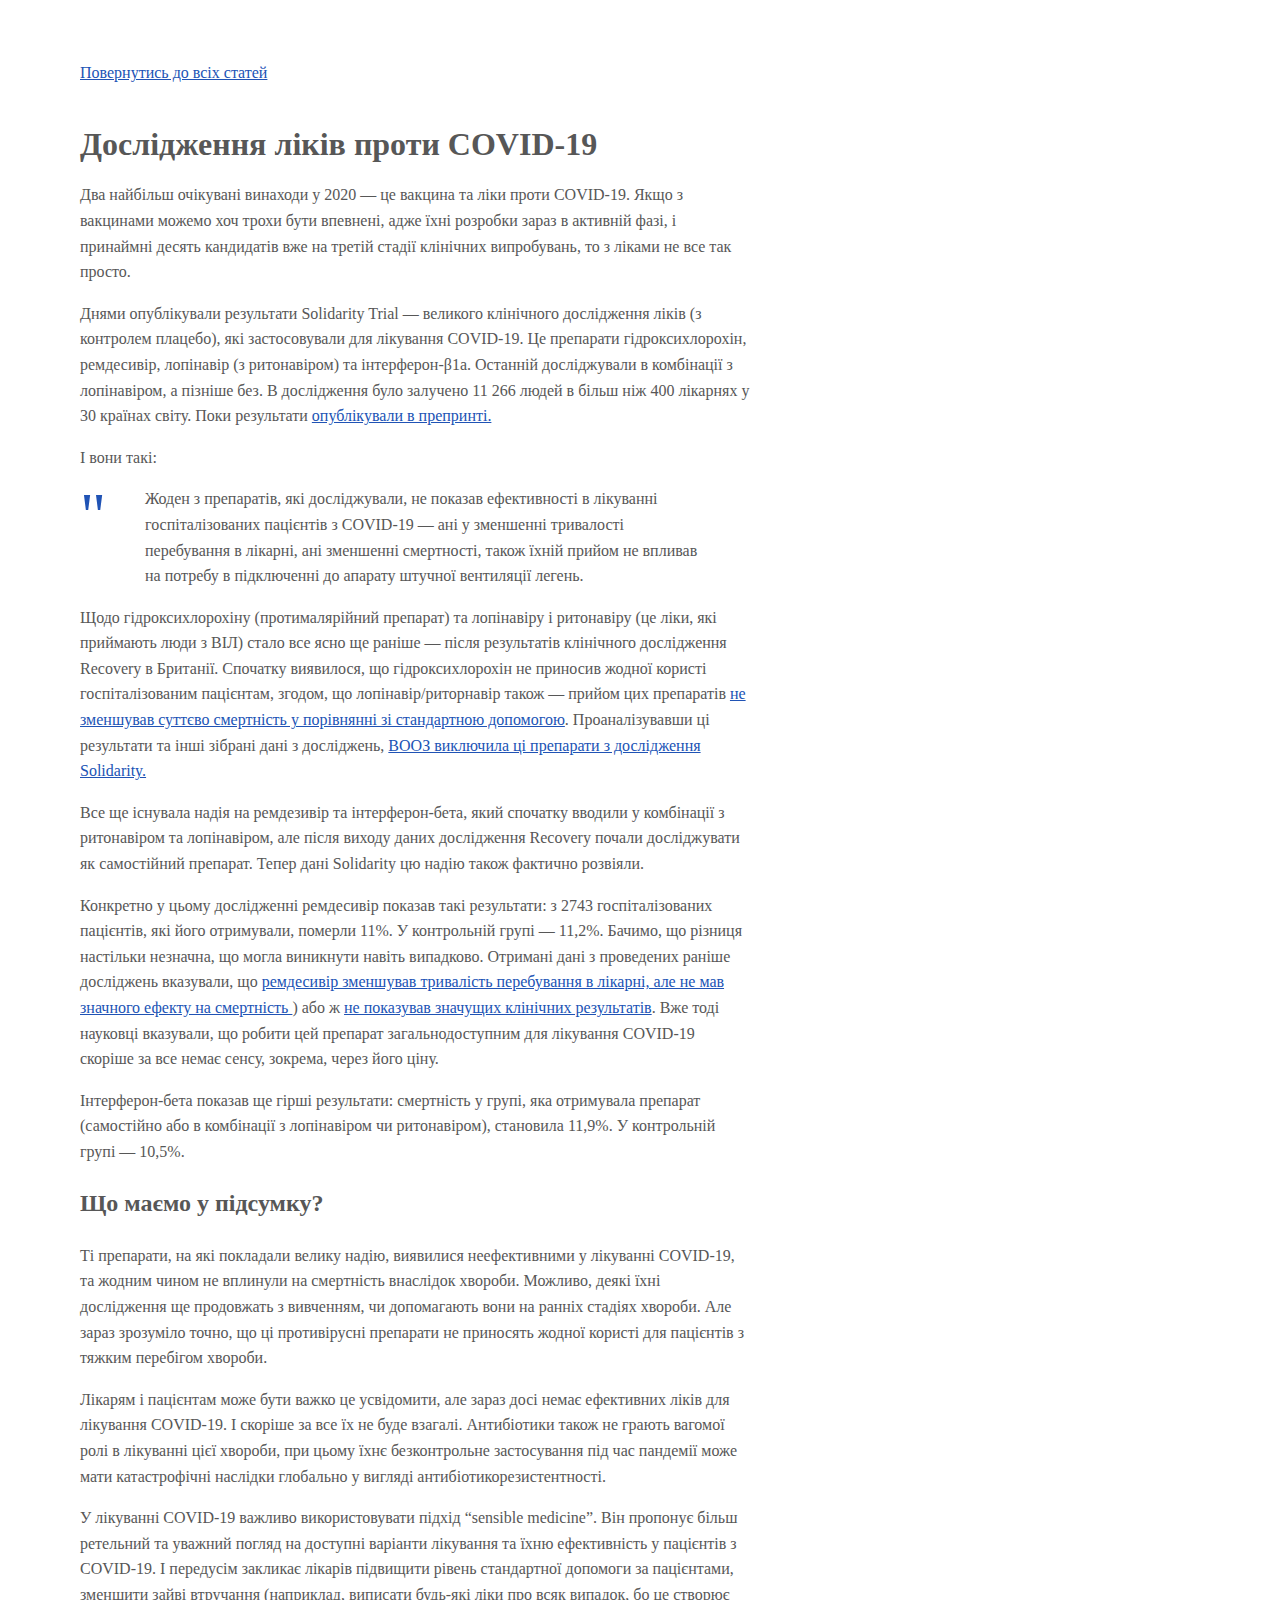
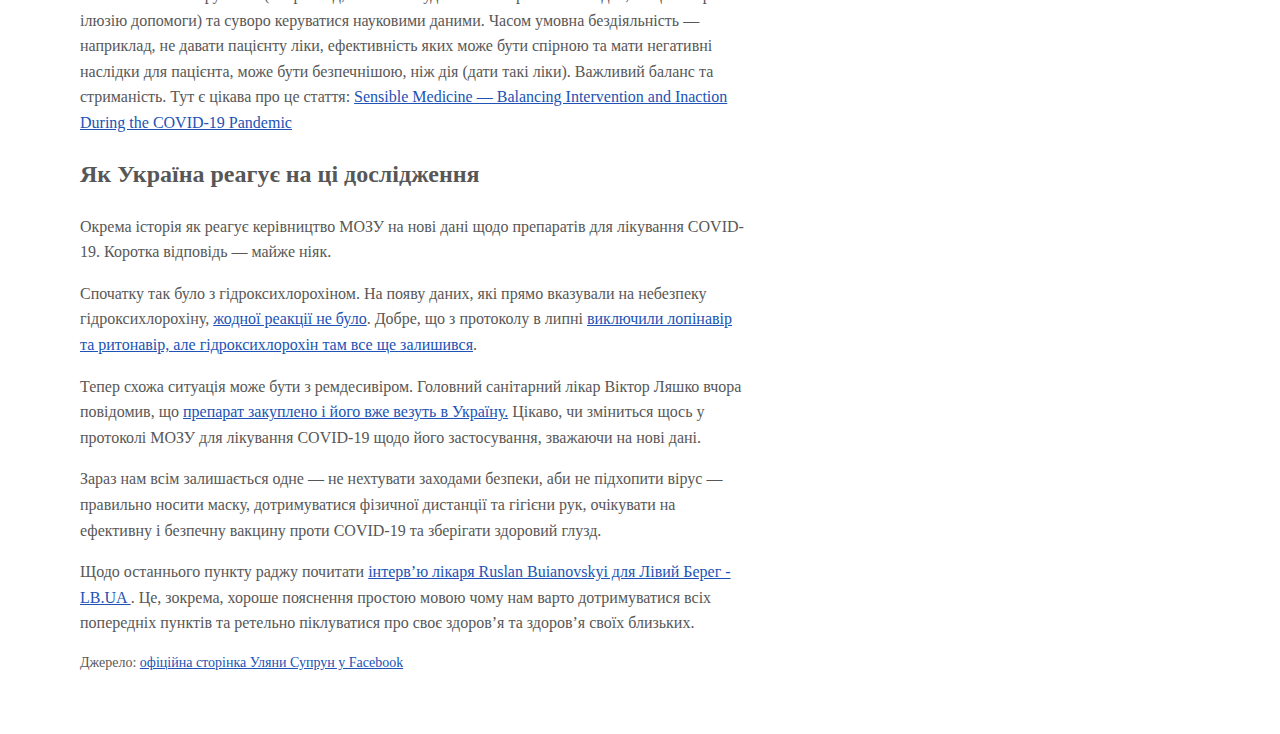
==== task-5.1.html @ b6fb65f5 "second commit" ====
<!DOCTYPE html>
<html lang="en">
<head>
    <meta charset="UTF-8">
    <meta name="viewport" content="width=device-width, initial-scale=1.0">
    <link rel="stylesheet" href="fonts-proxima.css">
    <style>
        
        body {
            margin: 20px;
            /* font-family: futura-pt, sans-serif; */
            font-family: 'Proxima Nova';
            font-style: normal;
            max-width: 670px;
            line-height: 1.6;
            font-weight: 400;
            color: #575757;
        }

        blockquote {
            margin-left: 36px;
            margin-right: 0;
        }

        blockquote::before {
            content: "\"";
            display: block;
            position: absolute;
            font-size: 4rem;
            line-height: 100%;
            margin-left: -36px;
            margin-top: -2px;
            color: #2053b5;
        }

        a {
            color: #2053b5;
        }

        h1 {
            font-size: 2rem;
            margin-top: 2.25rem;
            margin-bottom: 0.75rem;
            line-height: 1.4;
        }

        address {
            font-size: 0.875rem;
            font-style: normal;
        }

        @media screen and (min-width: 600px) {
            body {
                margin: 60px 80px;
            }
            blockquote {
                margin-left: 65px;
                margin-right: 40px;
            }
            blockquote::before {
                margin-left: -65px;
            }
        }
    </style>
    <title>Дослідження ліків проти COVID-19</title>
</head>
<body>
    <a href="index.html" rel="prev">Повернутись до всіх статей</a>
    <article>
        <h1>Дослідження ліків проти COVID-19</h1>

        <p>Два найбільш очікувані винаходи у 2020 — це вакцина та ліки проти COVID-19. Якщо з вакцинами можемо хоч трохи бути впевнені, адже їхні розробки зараз в активній фазі, і принаймні десять кандидатів вже на третій стадії клінічних випробувань, то з ліками не все так просто.</p>
    
        <p>Днями опублікували результати Solidarity Trial — великого клінічного дослідження ліків (з контролем плацебо), які застосовували для лікування COVID-19. Це препарати гідроксихлорохін, ремдесивір, лопінавір (з ритонавіром) та інтерферон-β1a. Останній досліджували в комбінації з лопінавіром, а пізніше без. В дослідження було залучено 11 266 людей в більш ніж 400 лікарнях у 30 країнах світу. Поки результати <a href="https://bit.ly/37mFZy6" title="Repurposed antiviral drugs for COVID-19; interim WHO SOLIDARITY trial results" rel="external">опублікували в препринті.</a></p>
    
        <p>І вони такі: <blockquote> Жоден з препаратів, які досліджували, не показав ефективності в лікуванні госпіталізованих пацієнтів з COVID-19 — ані у зменшенні тривалості перебування в лікарні, ані зменшенні смертності, також їхній прийом не впливав на потребу в підключенні до апарату штучної вентиляції легень.</blockquote></p>

        <p>Щодо гідроксихлорохіну (протималярійний препарат) та лопінавіру і ритонавіру (це ліки, які приймають люди з ВІЛ) стало все ясно ще раніше — після результатів клінічного дослідження Recovery в Британії. Спочатку виявилося, що гідроксихлорохін не приносив жодної користі госпіталізованим пацієнтам, згодом, що лопінавір/риторнавір також — прийом цих препаратів <a href="https://bit.ly/37mO5H0" title="One U.K. trial is transforming COVID-19 treatment. Why haven’t others delivered more results?">не зменшував суттєво смертність у порівнянні зі стандартною допомогою</a>. Проаналізувавши ці результати та інші зібрані дані з досліджень, <a href="https://bit.ly/3dD0Cal" title="WHO discontinues hydroxychloroquine and lopinavir/ritonavir treatment arms for COVID-19">ВООЗ виключила ці препарати з дослідження Solidarity.</a></p>

        <p>Все ще існувала надія на ремдезивір та інтерферон-бета, який спочатку вводили у комбінації з ритонавіром та лопінавіром, але після виходу даних дослідження Recovery почали досліджувати як самостійний препарат. Тепер дані Solidarity цю надію також фактично розвіяли.</p>

        <p>Конкретно у цьому дослідженні ремдесивір показав такі результати: з 2743 госпіталізованих пацієнтів, які його отримували, померли 11%. У контрольній групі — 11,2%. Бачимо, що різниця настільки незначна, що могла виникнути навіть випадково. Отримані дані з проведених раніше досліджень вказували, що <a href="https://bit.ly/37j1PCn" title="Remdesivir for the Treatment of Covid-19 — Final Report">ремдесивір зменшував тривалість перебування в лікарні, але не мав значного ефекту на смертність </a>) або ж <a href="https://bit.ly/3jd45gI" title="Effect of Remdesivir vs Standard Care on Clinical Status at 11 Days in Patients With Moderate COVID-19. A Randomized Clinical Trial">не показував значущих клінічних результатів</a>. Вже тоді науковці вказували, що робити цей препарат загальнодоступним для лікування COVID-19 скоріше за все немає сенсу, зокрема, через його ціну.</p>

        <p>Інтерферон-бета показав ще гірші результати: смертність у групі, яка отримувала препарат (самостійно або в комбінації з лопінавіром чи ритонавіром), становила 11,9%. У контрольній групі — 10,5%.</p>
        
        <h2>Що маємо у підсумку?</h2>
        <p>  Ті препарати, на які покладали велику надію, виявилися неефективними у лікуванні COVID-19, та жодним чином не вплинули на смертність внаслідок хвороби. Можливо, деякі їхні дослідження ще продовжать з вивченням, чи допомагають вони на ранніх стадіях хвороби. Але зараз зрозуміло точно, що ці противірусні препарати не приносять жодної користі для пацієнтів з тяжким перебігом хвороби.</p>

        <p>Лікарям і пацієнтам може бути важко це усвідомити, але зараз досі немає ефективних ліків для лікування COVID-19. І скоріше за все їх не буде взагалі. Антибіотики також не грають вагомої ролі в лікуванні цієї хвороби, при цьому їхнє безконтрольне застосування під час пандемії може мати катастрофічні наслідки глобально у вигляді антибіотикорезистентності.</p>

        <p>У лікуванні COVID-19 важливо використовувати підхід “sensible medicinе”. Він пропонує більш ретельний та уважний погляд на доступні варіанти лікування та їхню ефективність у пацієнтів з COVID-19. І передусім закликає лікарів підвищити рівень стандартної допомоги за пацієнтами, зменшити зайві втручання (наприклад, виписати будь-які ліки про всяк випадок, бо це створює ілюзію допомоги) та суворо керуватися науковими даними. Часом умовна бездіяльність — наприклад, не давати пацієнту ліки, ефективність яких може бути спірною та мати негативні наслідки для пацієнта, може бути безпечнішою, ніж дія (дати такі ліки). Важливий баланс та стриманість. Тут є цікава про це стаття: <a href="https://bit.ly/2FHZ6ar">Sensible Medicine — Balancing Intervention and Inaction During the COVID-19 Pandemic</a></p>

        <h2>Як Україна реагує на ці дослідження</h2>
        <p>Окрема історія як реагує керівництво МОЗУ на нові дані щодо препаратів для лікування COVID-19. Коротка відповідь — майже ніяк.</p>

        <p>Спочатку так було з гідроксихлорохіном. На появу даних, які прямо вказували на небезпеку гідроксихлорохіну, <a href="https://bit.ly/3fSdJnA" title="Публікація у Facebook Уляни Супрун про неефективність гідроксихлорохіну та хлорохіну">жодної реакції не було</a>. Добре, що з протоколу в липні <a href="https://bit.ly/3m2emOG" title="Протокол Надання медичної допомоги для лікування коронавірусної хвороби (COVID-19)">виключили лопінавір та ритонавір, але гідроксихлорохін там все ще залишився</a>.</p>

        <p>Тепер схожа ситуація може бути з ремдесивіром. Головний санітарний лікар Віктор Ляшко вчора повідомив, що <a href="https://bit.ly/3jcLkKr" title="Препарат «Ремдесивір» закуплений і транспортується до України – Ляшко"> препарат закуплено і його вже везуть в Україну.</a> Цікаво, чи зміниться щось у протоколі МОЗУ для лікування COVID-19 щодо його застосування, зважаючи на нові дані.</p>

        <p>Зараз нам всім залишається одне — не нехтувати заходами безпеки, аби не підхопити вірус — правильно носити маску, дотримуватися фізичної дистанції та гігієни рук, очікувати на ефективну і безпечну вакцину проти COVID-19 та зберігати здоровий глузд.</p>

        <p>Щодо останнього пункту раджу почитати <a href="https://bit.ly/37mzgEm">інтерв’ю лікаря Ruslan Buianovskyi для Лівий Берег - LB.UA </a>. Це, зокрема, хороше пояснення простою мовою чому нам варто дотримуватися всіх попередніх пунктів та ретельно піклуватися про своє здоров’я та здоров’я своїх близьких.</p>

        <address>Джерело: <a href="https://www.facebook.com/ulanasuprun/posts/2784180451866504" title="Уляна Супрун" rel="author">офіційна сторінка Уляни Супрун у Facebook</a></address>
</article>
</body>
</html>
---- fonts-proxima.css ----
@font-face {
    font-family: 'Proxima Nova';
    src: url('ProximaNova-Black.eot');
    src: local('Proxima Nova Black'), local('ProximaNova-Black'),
        url('ProximaNova-Black.eot?#iefix') format('embedded-opentype'),
        url('ProximaNova-Black.woff2') format('woff2'),
        url('ProximaNova-Black.woff') format('woff'),
        url('ProximaNova-Black.ttf') format('truetype');
    font-weight: 900;
    font-style: normal;
}

@font-face {
    font-family: 'Proxima Nova';
    src: url('ProximaNova-Extrabld.eot');
    src: local('Proxima Nova Extrabold'), local('ProximaNova-Extrabld'),
        url('ProximaNova-Extrabld.eot?#iefix') format('embedded-opentype'),
        url('ProximaNova-Extrabld.woff2') format('woff2'),
        url('ProximaNova-Extrabld.woff') format('woff'),
        url('ProximaNova-Extrabld.ttf') format('truetype');
    font-weight: 800;
    font-style: normal;
}

@font-face {
    font-family: 'Proxima Nova';
    src: url('ProximaNova-SemiboldIt.eot');
    src: local('Proxima Nova Semibold Italic'), local('ProximaNova-SemiboldIt'),
        url('ProximaNova-SemiboldIt.eot?#iefix') format('embedded-opentype'),
        url('ProximaNova-SemiboldIt.woff2') format('woff2'),
        url('ProximaNova-SemiboldIt.woff') format('woff'),
        url('ProximaNova-SemiboldIt.ttf') format('truetype');
    font-weight: 600;
    font-style: italic;
}

@font-face {
    font-family: 'Proxima Nova';
    src: url('ProximaNovaT-Thin.eot');
    src: local('Proxima Nova Thin'), local('ProximaNovaT-Thin'),
        url('ProximaNovaT-Thin.eot?#iefix') format('embedded-opentype'),
        url('ProximaNovaT-Thin.woff2') format('woff2'),
        url('ProximaNovaT-Thin.woff') format('woff'),
        url('ProximaNovaT-Thin.ttf') format('truetype');
    font-weight: 100;
    font-style: normal;
}

@font-face {
    font-family: 'Proxima Nova';
    src: url('ProximaNova-Light.eot');
    src: local('Proxima Nova Light'), local('ProximaNova-Light'),
        url('ProximaNova-Light.eot?#iefix') format('embedded-opentype'),
        url('ProximaNova-Light.woff2') format('woff2'),
        url('ProximaNova-Light.woff') format('woff'),
        url('ProximaNova-Light.ttf') format('truetype');
    font-weight: 300;
    font-style: normal;
}

@font-face {
    font-family: 'Proxima Nova';
    src: url('ProximaNova-BlackIt.eot');
    src: local('Proxima Nova Black Italic'), local('ProximaNova-BlackIt'),
        url('ProximaNova-BlackIt.eot?#iefix') format('embedded-opentype'),
        url('ProximaNova-BlackIt.woff2') format('woff2'),
        url('ProximaNova-BlackIt.woff') format('woff'),
        url('ProximaNova-BlackIt.ttf') format('truetype');
    font-weight: 900;
    font-style: italic;
}

@font-face {
    font-family: 'Proxima Nova';
    src: url('ProximaNova-BoldIt.eot');
    src: local('Proxima Nova Bold Italic'), local('ProximaNova-BoldIt'),
        url('ProximaNova-BoldIt.eot?#iefix') format('embedded-opentype'),
        url('ProximaNova-BoldIt.woff2') format('woff2'),
        url('ProximaNova-BoldIt.woff') format('woff'),
        url('ProximaNova-BoldIt.ttf') format('truetype');
    font-weight: bold;
    font-style: italic;
}

@font-face {
    font-family: 'Proxima Nova';
    src: url('ProximaNova-ThinIt.eot');
    src: local('Proxima Nova Thin Italic'), local('ProximaNova-ThinIt'),
        url('ProximaNova-ThinIt.eot?#iefix') format('embedded-opentype'),
        url('ProximaNova-ThinIt.woff2') format('woff2'),
        url('ProximaNova-ThinIt.woff') format('woff'),
        url('ProximaNova-ThinIt.ttf') format('truetype');
    font-weight: 100;
    font-style: italic;
}

@font-face {
    font-family: 'Proxima Nova';
    src: url('ProximaNova-Bold.eot');
    src: local('Proxima Nova Bold'), local('ProximaNova-Bold'),
        url('ProximaNova-Bold.eot?#iefix') format('embedded-opentype'),
        url('ProximaNova-Bold.woff2') format('woff2'),
        url('ProximaNova-Bold.woff') format('woff'),
        url('ProximaNova-Bold.ttf') format('truetype');
    font-weight: bold;
    font-style: normal;
}

@font-face {
    font-family: 'Proxima Nova';
    src: url('ProximaNova-RegularIt.eot');
    src: local('Proxima Nova Regular Italic'), local('ProximaNova-RegularIt'),
        url('ProximaNova-RegularIt.eot?#iefix') format('embedded-opentype'),
        url('ProximaNova-RegularIt.woff2') format('woff2'),
        url('ProximaNova-RegularIt.woff') format('woff'),
        url('ProximaNova-RegularIt.ttf') format('truetype');
    font-weight: normal;
    font-style: italic;
}

@font-face {
    font-family: 'Proxima Nova';
    src: url('ProximaNova-ExtrabldIt.eot');
    src: local('Proxima Nova Extrabold Italic'), local('ProximaNova-ExtrabldIt'),
        url('ProximaNova-ExtrabldIt.eot?#iefix') format('embedded-opentype'),
        url('ProximaNova-ExtrabldIt.woff2') format('woff2'),
        url('ProximaNova-ExtrabldIt.woff') format('woff'),
        url('ProximaNova-ExtrabldIt.ttf') format('truetype');
    font-weight: 800;
    font-style: italic;
}

@font-face {
    font-family: 'Proxima Nova';
    src: url('ProximaNova-Regular.eot');
    src: local('Proxima Nova Regular'), local('ProximaNova-Regular'),
        url('ProximaNova-Regular.eot?#iefix') format('embedded-opentype'),
        url('ProximaNova-Regular.woff2') format('woff2'),
        url('ProximaNova-Regular.woff') format('woff'),
        url('ProximaNova-Regular.ttf') format('truetype');
    font-weight: normal;
    font-style: normal;
}

@font-face {
    font-family: 'Proxima Nova';
    src: url('ProximaNova-LightIt.eot');
    src: local('Proxima Nova Light Italic'), local('ProximaNova-LightIt'),
        url('ProximaNova-LightIt.eot?#iefix') format('embedded-opentype'),
        url('ProximaNova-LightIt.woff2') format('woff2'),
        url('ProximaNova-LightIt.woff') format('woff'),
        url('ProximaNova-LightIt.ttf') format('truetype');
    font-weight: 300;
    font-style: italic;
}

@font-face {
    font-family: 'Proxima Nova';
    src: url('ProximaNova-Semibold.eot');
    src: local('Proxima Nova Semibold'), local('ProximaNova-Semibold'),
        url('ProximaNova-Semibold.eot?#iefix') format('embedded-opentype'),
        url('ProximaNova-Semibold.woff2') format('woff2'),
        url('ProximaNova-Semibold.woff') format('woff'),
        url('ProximaNova-Semibold.ttf') format('truetype');
    font-weight: 600;
    font-style: normal;
}
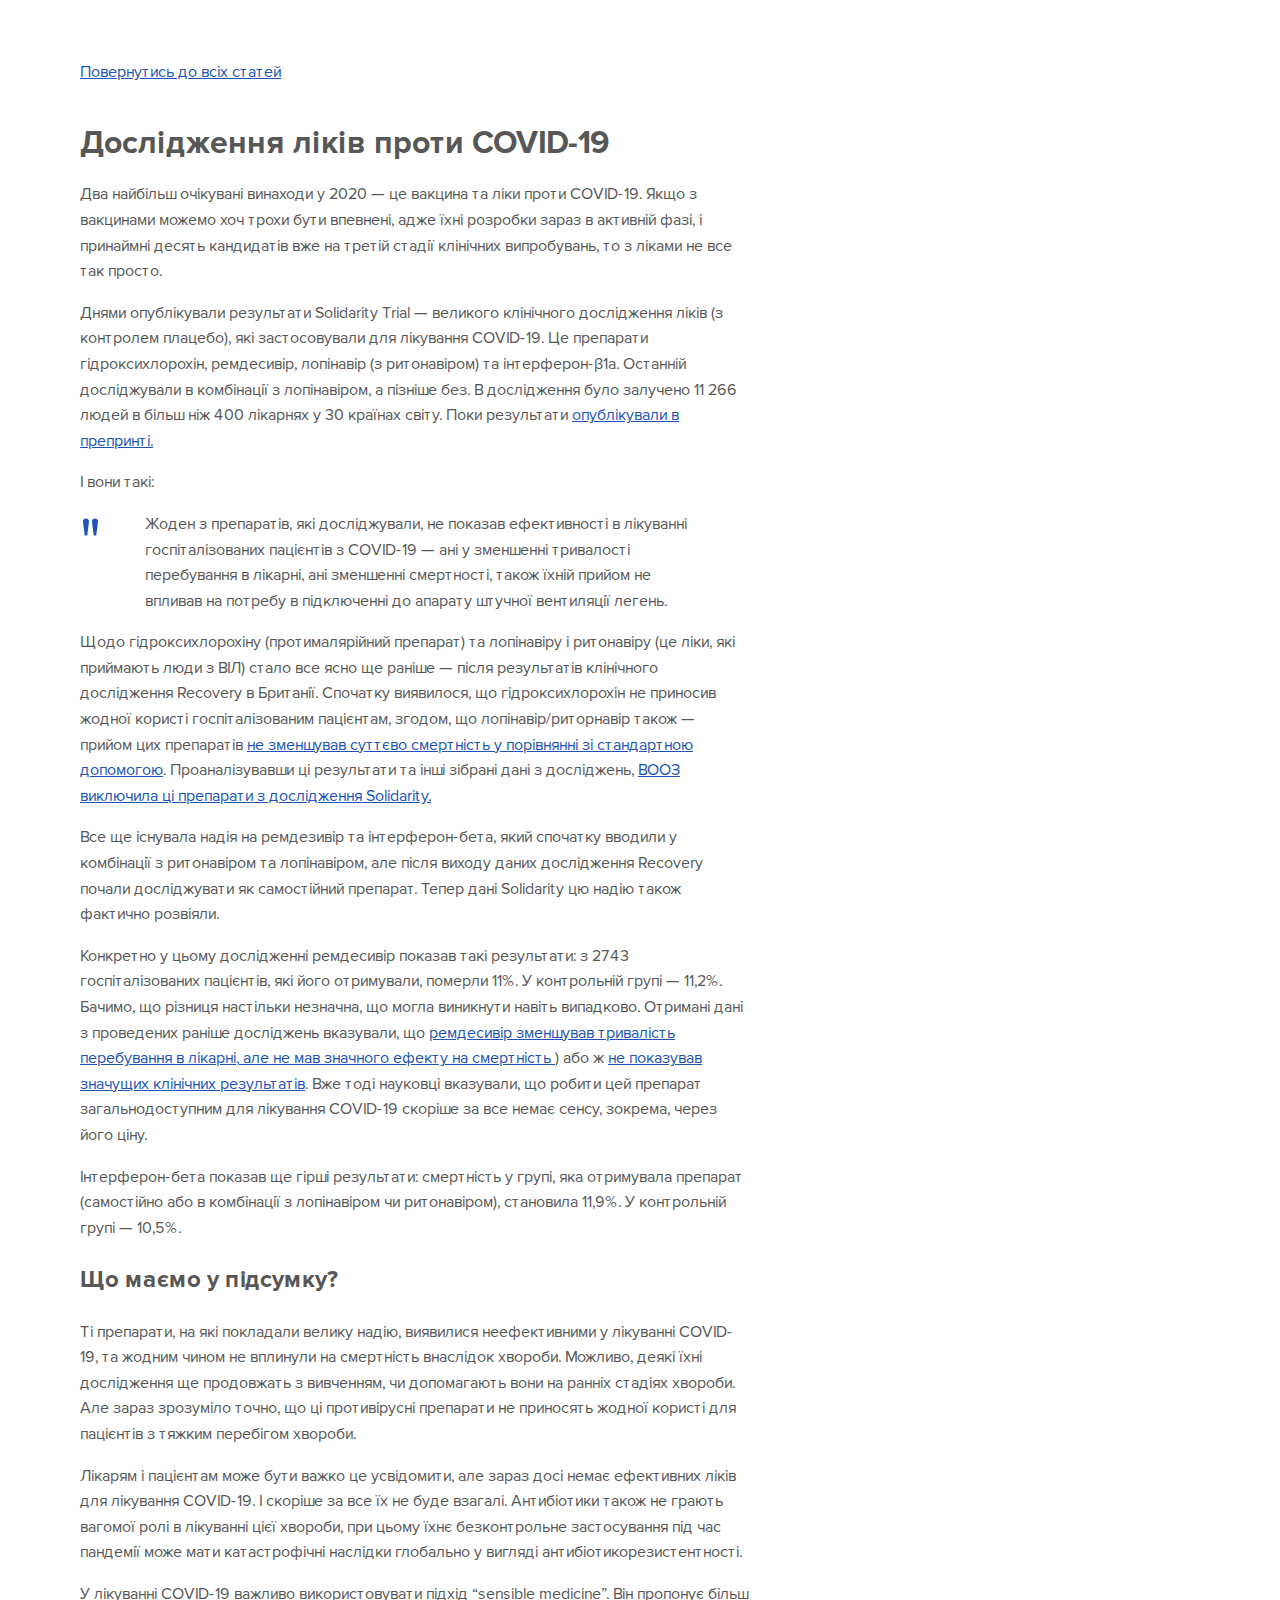
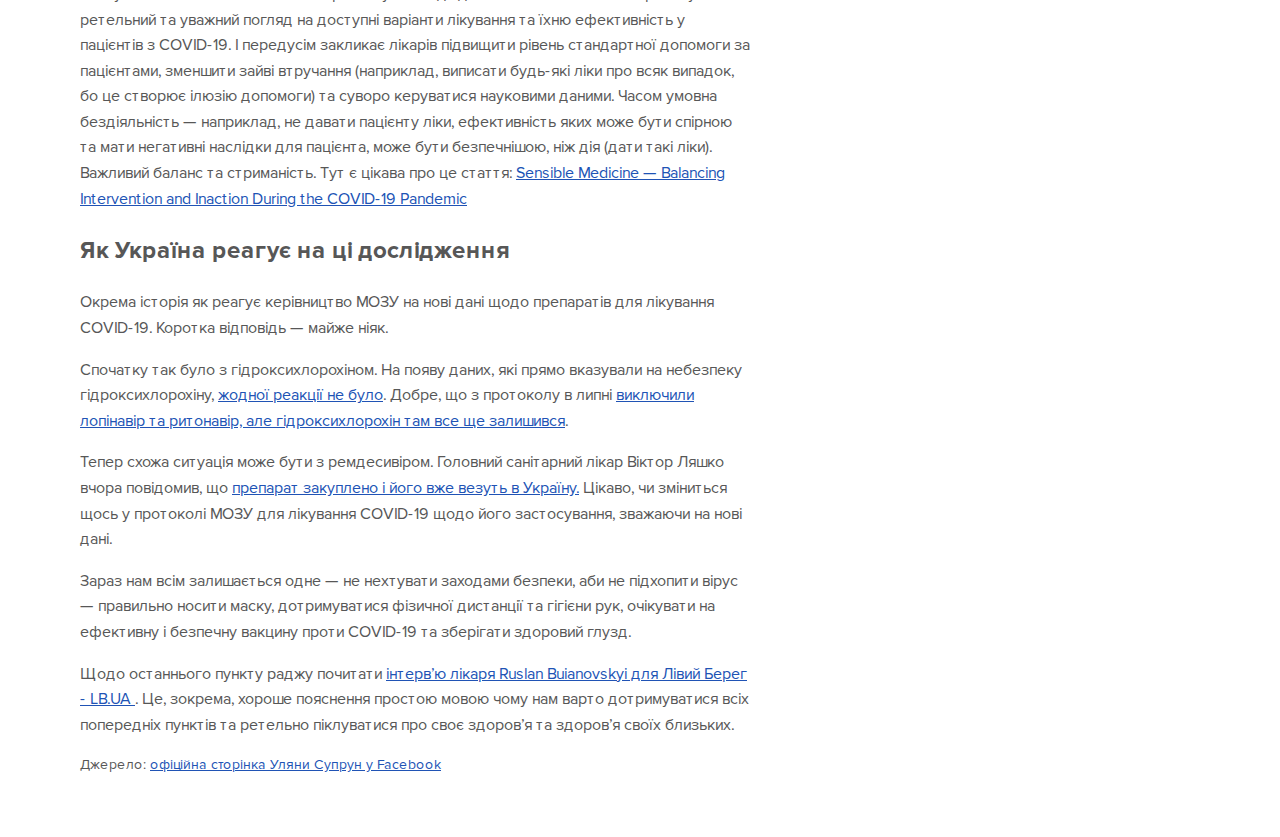
==== commit abb15e48: "Formatted all artilces and added fonts" ====
--- a/task-5.1.html
+++ b/task-5.1.html
@@ -101,7 +101,7 @@
 
         <p>Щодо останнього пункту раджу почитати <a href="https://bit.ly/37mzgEm">інтерв’ю лікаря Ruslan Buianovskyi для Лівий Берег - LB.UA </a>. Це, зокрема, хороше пояснення простою мовою чому нам варто дотримуватися всіх попередніх пунктів та ретельно піклуватися про своє здоров’я та здоров’я своїх близьких.</p>
 
-        <address>Джерело: <a href="https://www.facebook.com/ulanasuprun/posts/2784180451866504" title="Уляна Супрун" rel="author">офіційна сторінка Уляни Супрун у Facebook</a></address>
+        <address>Джерело: <a href="https://www.facebook.com/ulanasuprun/posts/2784180451866504" title="Уляна Супрун" rel="author" target="_blank">офіційна сторінка Уляни Супрун у Facebook</a></address>
 </article>
 </body>
 </html>--- a/fonts-proxima.css
+++ b/fonts-proxima.css
@@ -1,35 +1,26 @@
 @font-face {
-    font-family: 'Proxima Nova';
-    src: url('ProximaNova-Black.eot');
-    src: local('Proxima Nova Black'), local('ProximaNova-Black'),
-        url('ProximaNova-Black.eot?#iefix') format('embedded-opentype'),
-        url('ProximaNova-Black.woff2') format('woff2'),
-        url('ProximaNova-Black.woff') format('woff'),
-        url('ProximaNova-Black.ttf') format('truetype');
-    font-weight: 900;
-    font-style: normal;
+    font-family: 'Helvetica Neue';
+    src: url('')
 }
 
 @font-face {
     font-family: 'Proxima Nova';
-    src: url('ProximaNova-Extrabld.eot');
-    src: local('Proxima Nova Extrabold'), local('ProximaNova-Extrabld'),
-        url('ProximaNova-Extrabld.eot?#iefix') format('embedded-opentype'),
-        url('ProximaNova-Extrabld.woff2') format('woff2'),
-        url('ProximaNova-Extrabld.woff') format('woff'),
-        url('ProximaNova-Extrabld.ttf') format('truetype');
+    src: url('fonts/ProximaNova/ProximaNova-Extrabld.eot');
+    src: url('fonts/ProximaNova/ProximaNova-Extrabld.eot?#iefix') format('embedded-opentype'),
+        url('fonts/ProximaNova/ProximaNova-Extrabld.woff2') format('woff2'),
+        url('fonts/ProximaNova/ProximaNova-Extrabld.woff') format('woff'),
+        url('fonts/ProximaNova/ProximaNova-Extrabld.ttf') format('truetype');
     font-weight: 800;
     font-style: normal;
 }
 
 @font-face {
     font-family: 'Proxima Nova';
-    src: url('ProximaNova-SemiboldIt.eot');
-    src: local('Proxima Nova Semibold Italic'), local('ProximaNova-SemiboldIt'),
-        url('ProximaNova-SemiboldIt.eot?#iefix') format('embedded-opentype'),
-        url('ProximaNova-SemiboldIt.woff2') format('woff2'),
-        url('ProximaNova-SemiboldIt.woff') format('woff'),
-        url('ProximaNova-SemiboldIt.ttf') format('truetype');
+    src: url('fonts/ProximaNova/ProximaNova-SemiboldIt.eot');
+    src: url('fonts/ProximaNova/ProximaNova-SemiboldIt.eot?#iefix') format('embedded-opentype'),
+        url('fonts/ProximaNova/ProximaNova-SemiboldIt.woff2') format('woff2'),
+        url('fonts/ProximaNova/ProximaNova-SemiboldIt.woff') format('woff'),
+        url('fonts/ProximaNova/ProximaNova-SemiboldIt.ttf') format('truetype');
     font-weight: 600;
     font-style: italic;
 }
@@ -37,8 +28,7 @@
 @font-face {
     font-family: 'Proxima Nova';
     src: url('ProximaNovaT-Thin.eot');
-    src: local('Proxima Nova Thin'), local('ProximaNovaT-Thin'),
-        url('ProximaNovaT-Thin.eot?#iefix') format('embedded-opentype'),
+    src: url('ProximaNovaT-Thin.eot?#iefix') format('embedded-opentype'),
         url('ProximaNovaT-Thin.woff2') format('woff2'),
         url('ProximaNovaT-Thin.woff') format('woff'),
         url('ProximaNovaT-Thin.ttf') format('truetype');
@@ -48,120 +38,110 @@
 
 @font-face {
     font-family: 'Proxima Nova';
-    src: url('ProximaNova-Light.eot');
-    src: local('Proxima Nova Light'), local('ProximaNova-Light'),
-        url('ProximaNova-Light.eot?#iefix') format('embedded-opentype'),
-        url('ProximaNova-Light.woff2') format('woff2'),
-        url('ProximaNova-Light.woff') format('woff'),
-        url('ProximaNova-Light.ttf') format('truetype');
+    src: url('fonts/ProximaNova/ProximaNova-Light.eot');
+    src: url('fonts/ProximaNova/ProximaNova-Light.eot?#iefix') format('embedded-opentype'),
+        url('fonts/ProximaNova/ProximaNova-Light.woff2') format('woff2'),
+        url('fonts/ProximaNova/ProximaNova-Light.woff') format('woff'),
+        url('fonts/ProximaNova/ProximaNova-Light.ttf') format('truetype');
     font-weight: 300;
     font-style: normal;
 }
 
 @font-face {
     font-family: 'Proxima Nova';
-    src: url('ProximaNova-BlackIt.eot');
-    src: local('Proxima Nova Black Italic'), local('ProximaNova-BlackIt'),
-        url('ProximaNova-BlackIt.eot?#iefix') format('embedded-opentype'),
-        url('ProximaNova-BlackIt.woff2') format('woff2'),
-        url('ProximaNova-BlackIt.woff') format('woff'),
-        url('ProximaNova-BlackIt.ttf') format('truetype');
+    src: url('fonts/ProximaNova/ProximaNova-BlackIt.eot');
+    src: url('fonts/ProximaNova/ProximaNova-BlackIt.eot?#iefix') format('embedded-opentype'),
+        url('fonts/ProximaNova/ProximaNova-BlackIt.woff2') format('woff2'),
+        url('fonts/ProximaNova/ProximaNova-BlackIt.woff') format('woff'),
+        url('fonts/ProximaNova/ProximaNova-BlackIt.ttf') format('truetype');
     font-weight: 900;
     font-style: italic;
 }
 
 @font-face {
     font-family: 'Proxima Nova';
-    src: url('ProximaNova-BoldIt.eot');
-    src: local('Proxima Nova Bold Italic'), local('ProximaNova-BoldIt'),
-        url('ProximaNova-BoldIt.eot?#iefix') format('embedded-opentype'),
-        url('ProximaNova-BoldIt.woff2') format('woff2'),
-        url('ProximaNova-BoldIt.woff') format('woff'),
-        url('ProximaNova-BoldIt.ttf') format('truetype');
+    src: url('fonts/ProximaNova/ProximaNova-BoldIt.eot');
+    src: url('fonts/ProximaNova/ProximaNova-BoldIt.eot?#iefix') format('embedded-opentype'),
+        url('fonts/ProximaNova/ProximaNova-BoldIt.woff2') format('woff2'),
+        url('fonts/ProximaNova/ProximaNova-BoldIt.woff') format('woff'),
+        url('fonts/ProximaNova/ProximaNova-BoldIt.ttf') format('truetype');
     font-weight: bold;
     font-style: italic;
 }
 
 @font-face {
     font-family: 'Proxima Nova';
-    src: url('ProximaNova-ThinIt.eot');
-    src: local('Proxima Nova Thin Italic'), local('ProximaNova-ThinIt'),
-        url('ProximaNova-ThinIt.eot?#iefix') format('embedded-opentype'),
-        url('ProximaNova-ThinIt.woff2') format('woff2'),
-        url('ProximaNova-ThinIt.woff') format('woff'),
-        url('ProximaNova-ThinIt.ttf') format('truetype');
+    src: url('fonts/ProximaNova/ProximaNova-ThinIt.eot');
+    src: url('fonts/ProximaNova/ProximaNova-ThinIt.eot?#iefix') format('embedded-opentype'),
+        url('fonts/ProximaNova/ProximaNova-ThinIt.woff2') format('woff2'),
+        url('fonts/ProximaNova/ProximaNova-ThinIt.woff') format('woff'),
+        url('fonts/ProximaNova/ProximaNova-ThinIt.ttf') format('truetype');
     font-weight: 100;
     font-style: italic;
 }
 
 @font-face {
     font-family: 'Proxima Nova';
-    src: url('ProximaNova-Bold.eot');
-    src: local('Proxima Nova Bold'), local('ProximaNova-Bold'),
-        url('ProximaNova-Bold.eot?#iefix') format('embedded-opentype'),
-        url('ProximaNova-Bold.woff2') format('woff2'),
-        url('ProximaNova-Bold.woff') format('woff'),
-        url('ProximaNova-Bold.ttf') format('truetype');
+    src: url('fonts/ProximaNova/ProximaNova-Bold.eot');
+    src: url('fonts/ProximaNova/ProximaNova-Bold.eot?#iefix') format('embedded-opentype'),
+        url('fonts/ProximaNova/ProximaNova-Bold.woff2') format('woff2'),
+        url('fonts/ProximaNova/ProximaNova-Bold.woff') format('woff'),
+        url('fonts/ProximaNova/ProximaNova-Bold.ttf') format('truetype');
     font-weight: bold;
     font-style: normal;
 }
 
 @font-face {
     font-family: 'Proxima Nova';
-    src: url('ProximaNova-RegularIt.eot');
-    src: local('Proxima Nova Regular Italic'), local('ProximaNova-RegularIt'),
-        url('ProximaNova-RegularIt.eot?#iefix') format('embedded-opentype'),
-        url('ProximaNova-RegularIt.woff2') format('woff2'),
-        url('ProximaNova-RegularIt.woff') format('woff'),
-        url('ProximaNova-RegularIt.ttf') format('truetype');
+    src: url('fonts/ProximaNova/ProximaNova-Regular.eot');
+    src: url('fonts/ProximaNova/ProximaNova-Regular.eot?#iefix') format('embedded-opentype'),
+        url('fonts/ProximaNova/ProximaNova-Regular.woff2') format('woff2'),
+        url('fonts/ProximaNova/ProximaNova-Regular.woff') format('woff'),
+        url('fonts/ProximaNova/ProximaNova-Regular.ttf') format('truetype');
+    font-weight: normal;
+    font-style: normal;
+}
+
+@font-face {
+    font-family: 'Proxima Nova';
+    src: url('fonts/ProximaNova/ProximaNova-RegularIt.eot');
+    src: url('fonts/ProximaNova/ProximaNova-RegularIt.eot?#iefix') format('embedded-opentype'),
+        url('fonts/ProximaNova/ProximaNova-RegularIt.woff2') format('woff2'),
+        url('fonts/ProximaNova/ProximaNova-RegularIt.woff') format('woff'),
+        url('fonts/ProximaNova/ProximaNova-RegularIt.ttf') format('truetype');
     font-weight: normal;
     font-style: italic;
 }
 
 @font-face {
     font-family: 'Proxima Nova';
-    src: url('ProximaNova-ExtrabldIt.eot');
-    src: local('Proxima Nova Extrabold Italic'), local('ProximaNova-ExtrabldIt'),
-        url('ProximaNova-ExtrabldIt.eot?#iefix') format('embedded-opentype'),
-        url('ProximaNova-ExtrabldIt.woff2') format('woff2'),
-        url('ProximaNova-ExtrabldIt.woff') format('woff'),
-        url('ProximaNova-ExtrabldIt.ttf') format('truetype');
+    src: url('fonts/ProximaNova/ProximaNova-ExtrabldIt.eot');
+    src: url('fonts/ProximaNova/ProximaNova-ExtrabldIt.eot?#iefix') format('embedded-opentype'),
+        url('fonts/ProximaNova/ProximaNova-ExtrabldIt.woff2') format('woff2'),
+        url('fonts/ProximaNova/ProximaNova-ExtrabldIt.woff') format('woff'),
+        url('fonts/ProximaNova/ProximaNova-ExtrabldIt.ttf') format('truetype');
     font-weight: 800;
     font-style: italic;
 }
 
 @font-face {
     font-family: 'Proxima Nova';
-    src: url('ProximaNova-Regular.eot');
-    src: local('Proxima Nova Regular'), local('ProximaNova-Regular'),
-        url('ProximaNova-Regular.eot?#iefix') format('embedded-opentype'),
-        url('ProximaNova-Regular.woff2') format('woff2'),
-        url('ProximaNova-Regular.woff') format('woff'),
-        url('ProximaNova-Regular.ttf') format('truetype');
-    font-weight: normal;
-    font-style: normal;
-}
-
-@font-face {
-    font-family: 'Proxima Nova';
-    src: url('ProximaNova-LightIt.eot');
-    src: local('Proxima Nova Light Italic'), local('ProximaNova-LightIt'),
-        url('ProximaNova-LightIt.eot?#iefix') format('embedded-opentype'),
-        url('ProximaNova-LightIt.woff2') format('woff2'),
-        url('ProximaNova-LightIt.woff') format('woff'),
-        url('ProximaNova-LightIt.ttf') format('truetype');
+    src: url('fonts/ProximaNova/ProximaNova-LightIt.eot');
+    src: url('fonts/ProximaNova/ProximaNova-LightIt.eot?#iefix') format('embedded-opentype'),
+        url('fonts/ProximaNova/ProximaNova-LightIt.woff2') format('woff2'),
+        url('fonts/ProximaNova/ProximaNova-LightIt.woff') format('woff'),
+        url('fonts/ProximaNova/ProximaNova-LightIt.ttf') format('truetype');
     font-weight: 300;
     font-style: italic;
 }
 
 @font-face {
     font-family: 'Proxima Nova';
-    src: url('ProximaNova-Semibold.eot');
-    src: local('Proxima Nova Semibold'), local('ProximaNova-Semibold'),
-        url('ProximaNova-Semibold.eot?#iefix') format('embedded-opentype'),
-        url('ProximaNova-Semibold.woff2') format('woff2'),
-        url('ProximaNova-Semibold.woff') format('woff'),
-        url('ProximaNova-Semibold.ttf') format('truetype');
+    src: url('fonts/ProximaNova/ProximaNova-Semibold.eot');
+    src: url('fonts/ProximaNova/ProximaNova-Semibold.eot?#iefix') format('embedded-opentype'),
+        url('fonts/ProximaNova/ProximaNova-Semibold.woff2') format('woff2'),
+        url('fonts/ProximaNova/ProximaNova-Semibold.woff') format('woff'),
+        url('fonts/ProximaNova/ProximaNova-Semibold.ttf') format('truetype');
     font-weight: 600;
     font-style: normal;
 }
